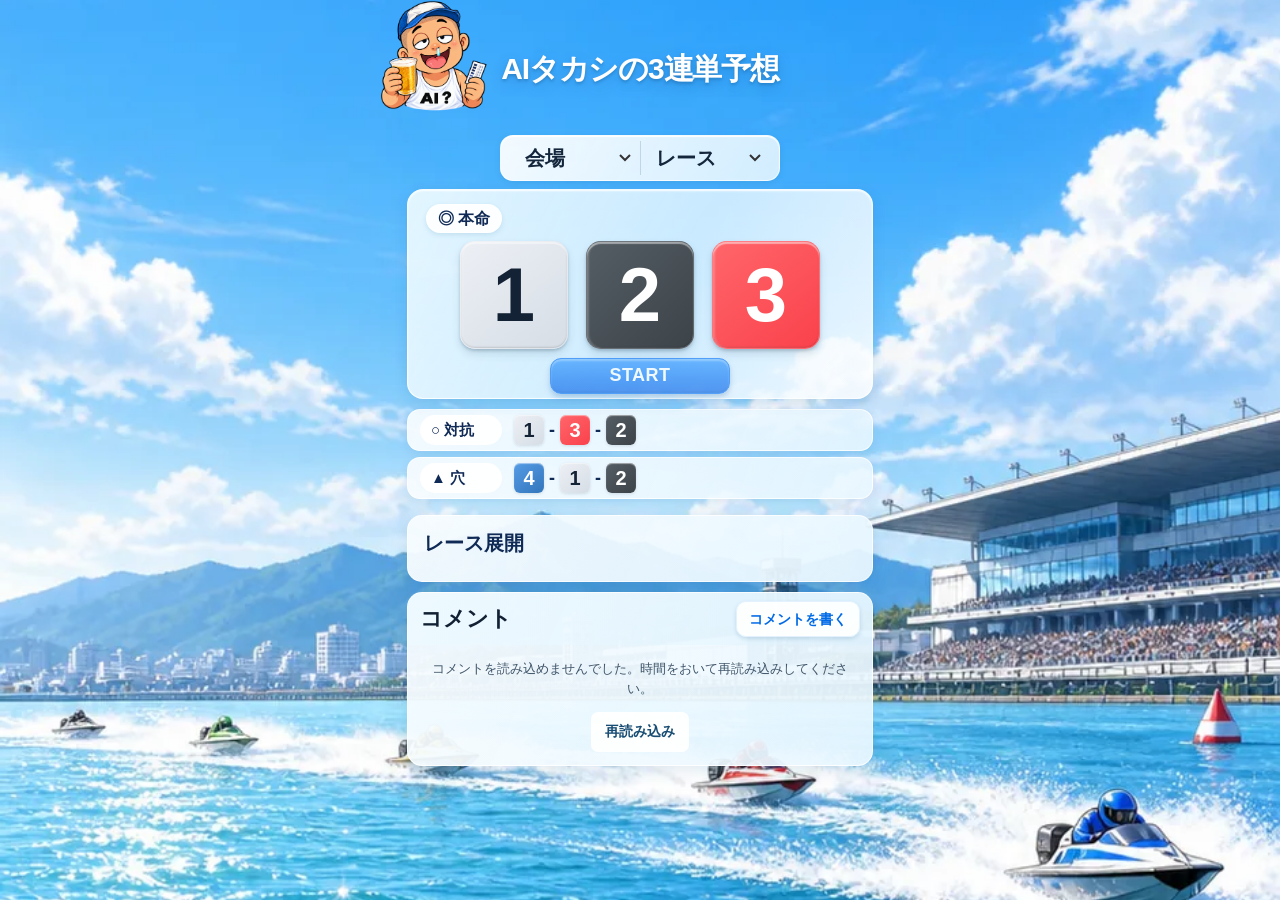
==== index.html @ 0dbbe4b8 "feat(ui): improve body text readability" ====
<!DOCTYPE html>
<html lang="ja">
<head>
    <meta charset="UTF-8">
    <meta name="viewport" content="width=device-width, initial-scale=1.0">
    <title>AIタカシの3連単予想</title>
    <link rel="stylesheet" href="style.css?ui=bg-v2-fixed">
    <link rel="stylesheet" href="ui-reference.css?ui=v0.1.22-readable-text1">
</head>
<body class="reference-ui">
    <main class="site-stack" id="site-content">
    <section class="game-hero" aria-labelledby="site-title">
        <h1 id="site-title"><img class="title-avatar" src="ai-takashi-cutout.png" alt="" width="112" height="112"><span>AIタカシの3連単予想</span></h1>
        <div class="selectors">
            <select id="stadium-select" aria-label="会場">
                <option value="" selected>会場</option>
                <option value="桐生" data-stadium-code="1" data-stadium-name="桐生">桐生</option>
                <option value="戸田" data-stadium-code="2" data-stadium-name="戸田">戸田</option>
                <option value="江戸川" data-stadium-code="3" data-stadium-name="江戸川">江戸川</option>
                <option value="平和島" data-stadium-code="4" data-stadium-name="平和島">平和島</option>
                <option value="多摩川" data-stadium-code="5" data-stadium-name="多摩川">多摩川</option>
                <option value="浜名湖" data-stadium-code="6" data-stadium-name="浜名湖">浜名湖</option>
                <option value="蒲郡" data-stadium-code="7" data-stadium-name="蒲郡">蒲郡</option>
                <option value="常滑" data-stadium-code="8" data-stadium-name="常滑">常滑</option>
                <option value="津" data-stadium-code="9" data-stadium-name="津">津</option>
                <option value="三国" data-stadium-code="10" data-stadium-name="三国">三国</option>
                <option value="びわこ" data-stadium-code="11" data-stadium-name="びわこ">びわこ</option>
                <option value="住之江" data-stadium-code="12" data-stadium-name="住之江">住之江</option>
                <option value="尼崎" data-stadium-code="13" data-stadium-name="尼崎">尼崎</option>
                <option value="鳴門" data-stadium-code="14" data-stadium-name="鳴門">鳴門</option>
                <option value="丸亀" data-stadium-code="15" data-stadium-name="丸亀">丸亀</option>
                <option value="児島" data-stadium-code="16" data-stadium-name="児島">児島</option>
                <option value="宮島" data-stadium-code="17" data-stadium-name="宮島">宮島</option>
                <option value="徳山" data-stadium-code="18" data-stadium-name="徳山">徳山</option>
                <option value="下関" data-stadium-code="19" data-stadium-name="下関">下関</option>
                <option value="若松" data-stadium-code="20" data-stadium-name="若松">若松</option>
                <option value="芦屋" data-stadium-code="21" data-stadium-name="芦屋">芦屋</option>
                <option value="福岡" data-stadium-code="22" data-stadium-name="福岡">福岡</option>
                <option value="唐津" data-stadium-code="23" data-stadium-name="唐津">唐津</option>
                <option value="大村" data-stadium-code="24" data-stadium-name="大村">大村</option>
            </select>
            <div class="race-select-shell">
            <select id="race-select" aria-label="レース">
                <option value="" selected>レース</option>
                <option value="1R">1R</option>
                <option value="2R">2R</option>
                <option value="3R">3R</option>
                <option value="4R">4R</option>
                <option value="5R">5R</option>
                <option value="6R">6R</option>
                <option value="7R">7R</option>
                <option value="8R">8R</option>
                <option value="9R">9R</option>
                <option value="10R">10R</option>
                <option value="11R">11R</option>
                <option value="12R">12R</option>
            </select>
            <span id="race-selected-label" aria-hidden="true">レース</span>
            </div>
        </div>

        <div class="container game-panel">
        <div class="favorite-label">◎ 本命</div>
        <div id="results" aria-label="予想結果">
            <div class="slot" id="slot-1"><div class="reel"></div></div>
            <div class="slot" id="slot-2"><div class="reel"></div></div>
            <div class="slot" id="slot-3"><div class="reel"></div></div>
        </div>

        <button id="start-btn">START</button>
        <p id="prediction-status" class="prediction-status" role="status" aria-live="polite"></p>
    </div>
    <div class="secondary-predictions" aria-label="対抗と穴の予想">
        <div class="prediction-row">
            <span class="prediction-label">○ 対抗</span>
            <span class="prediction-combination" data-prediction="counter" aria-label="対抗予想">
                <span class="prediction-boat bg-1">1</span><span class="prediction-separator">-</span><span class="prediction-boat bg-3">3</span><span class="prediction-separator">-</span><span class="prediction-boat bg-2">2</span>
            </span>
        </div>
        <div class="prediction-row">
            <span class="prediction-label">▲ 穴</span>
            <span class="prediction-combination" data-prediction="longshot" aria-label="穴予想">
                <span class="prediction-boat bg-4">4</span><span class="prediction-separator">-</span><span class="prediction-boat bg-1">1</span><span class="prediction-separator">-</span><span class="prediction-boat bg-2">2</span>
            </span>
        </div>
    </div>
    <section class="race-development" aria-labelledby="race-development-title">
        <h2 id="race-development-title">レース展開</h2>
        <p id="race-development-text"></p>
    </section>
    </section>
    <section class="comments-section" aria-labelledby="comments-title">
        <div class="comment-heading">
            <h2 class="comment-title" id="comments-title">コメント</h2>
            <button class="comment-open" id="comment-open" type="button" aria-haspopup="dialog" aria-controls="comment-composer" aria-expanded="false">コメントを書く</button>
        </div>
        <p id="comment-notice" class="comment-notice" role="status" aria-live="polite"></p>
        <div class="comments-list" id="comments-list" aria-label="コメント一覧"></div>
        <div class="comments-loading" id="comments-loading" role="status" aria-live="polite" hidden>loading...</div>
        <p class="comments-load-status" id="comments-load-status" role="status" aria-live="polite"></p>
        <button class="comments-retry" id="comments-retry" type="button" hidden>再読み込み</button>
        <div class="comments-sentinel" id="comments-sentinel" aria-hidden="true"></div>
    </section>
    </main>
    <div class="avatar-dialog" id="avatar-dialog" hidden>
        <div class="avatar-dialog-backdrop" data-avatar-close="true"></div>
        <section class="avatar-dialog-card" role="dialog" aria-modal="true" aria-labelledby="avatar-dialog-title">
            <button class="avatar-dialog-close" id="avatar-dialog-close" type="button" aria-label="AIタカシの画像を閉じる">×</button>
            <img id="avatar-dialog-image" src="ai-takashi-avatar.png" alt="AIタカシ" width="220" height="220">
            <p id="avatar-dialog-title">AIタカシ</p>
        </section>
    </div>
    <div class="composer-layer" id="comment-composer" hidden>
        <div class="composer-backdrop" aria-hidden="true"></div>
        <section class="composer-sheet" role="dialog" aria-modal="true" aria-labelledby="composer-title">
            <div class="composer-handle" aria-hidden="true"></div>
            <div class="comment-form-header">
                <h2 id="composer-title">コメントを書く</h2>
                <button class="comment-close" id="comment-close" type="button" aria-label="コメント入力を閉じる">×</button>
            </div>
            <form class="comment-form" id="comment-form">
                <div class="composer-fields">
                    <label class="visually-hidden" for="nickname">ニックネーム（任意）</label>
                    <input class="nickname-input" id="nickname" name="nickname" type="text" placeholder="ニックネーム（任意）" maxlength="40" autocomplete="nickname">
                    <label class="visually-hidden" for="comment">コメント</label>
                    <textarea class="comment-input" id="comment" name="comment" rows="3" maxlength="300" placeholder="レースの感想をどうぞ" required aria-describedby="composer-privacy"></textarea>
                    <p class="privacy-hint" id="composer-privacy">個人情報は入力しないでください　<a href="privacy.html" target="_blank" rel="noopener">利用案内</a></p>
                    <p class="comment-status" id="comment-status" role="status" aria-live="polite"></p>
                </div>
                <div class="composer-footer">
                    <span class="character-count" id="comment-count" aria-live="off">0/300</span>
                    <button class="post-button" id="post-button" type="submit">送信</button>
                </div>
            </form>
        </section>
    </div>
    <script src="script.js?ui=v0.1.21-open-venue-label-rollback1"></script>
    <script src="comment-safety.js?api=live03"></script>
    <script src="comments.js?api=reference04"></script>
</body>
</html>
---- style.css ----
* { box-sizing: border-box; }

body {
  font-family: sans-serif;
  margin: 0;
  min-height: 100vh;
  min-height: 100svh;
  display: flex;
  justify-content: center;
  align-items: flex-start;
  padding: clamp(24px, 6svh, 80px) max(12px, env(safe-area-inset-right)) max(12px, env(safe-area-inset-bottom)) max(12px, env(safe-area-inset-left));
  isolation: isolate;
  background-color: #198dcb;
}
/* Size the background to the viewport, independently of the comment list. */
body::before {
  content: "";
  position: fixed;
  inset: 0;
  z-index: -1;
  pointer-events: none;
  background: url('boat-bg-v2.webp') center center / cover no-repeat;
}
.container {
  max-width: 640px;
  width: 100%;
  background-color: rgba(255, 255, 255, 0.88);
  padding: clamp(12px, 3vw, 20px);
  border-radius: 12px;
}
.site-stack {
  display: grid;
  gap: 18px;
  width: min(100%, 640px);
  padding-bottom: 24px;
}
.comments-section { width: 100%; }
.privacy-page {
  width: min(100%, 640px);
  padding: clamp(18px, 4vw, 28px);
  border-radius: 12px;
  background: rgba(255,255,255,.95);
  color: #263442;
  box-shadow: 0 3px 14px rgba(0,28,58,.16);
}
.privacy-page h1 { margin-bottom: 18px; }
.privacy-page h2 { margin: 24px 0 8px; font-size: 17px; }
.privacy-page p, .privacy-page li { font-size: 14px; line-height: 1.75; }
.privacy-page ul { padding-left: 1.35em; }
.privacy-page a { color: #174c73; }
.privacy-back { margin-top: 26px; }
.comment-title { width: fit-content; margin: 0 auto 14px; padding: 8px 18px; border-radius: 999px; background: rgba(255,255,255,.94); color: #25364a; font-size: 20px; line-height: 1.25; }
.comment-form, .comment-card { background: rgba(255,255,255,.94); border: 1px solid rgba(255,255,255,.9); border-radius: 12px; box-shadow: 0 3px 14px rgba(0,28,58,.12); }
.comment-form { padding: 16px; }
.field-label { display: block; margin: 0 0 6px; color: #273442; font-size: 14px; font-weight: 600; }
.nickname-input, .comment-input { display: block; width: 100%; border: 1px solid #8a929a; border-radius: 7px; background: #fff; color: #1f2933; font: 16px/1.45 system-ui,sans-serif; padding: 10px 12px; }
.nickname-input { height: 46px; margin-bottom: 14px; }
.comment-input { min-height: 104px; resize: vertical; }
.form-meta { display: flex; align-items: end; justify-content: space-between; gap: 12px; margin: 7px 0 14px; }
.privacy-hint { margin: 0; color: #536171; font-size: 12px; line-height: 1.5; }
.character-count { flex: 0 0 auto; color: #647181; font-size: 12px; font-variant-numeric: tabular-nums; }
.comment-status { margin: 0 0 10px; color: #273442; font-size: 13px; line-height: 1.5; }
.comment-status:empty { display: none; }
.comment-status.is-error { color: #a32222; }
.post-button { display: block; width: 100%; min-height: 46px; border: 0; border-radius: 7px; background: #174c73; color: #fff; font: 600 16px system-ui,sans-serif; }
.post-button:disabled { background: #8795a2; cursor: wait; }
.comments-list { display: grid; gap: 14px; margin-top: 18px; }
.comments-loading { margin: 14px 0; color: #fff; font: 12px/1.4 system-ui,sans-serif; text-align: center; text-shadow: 0 1px 4px #00264d; }
.comments-loading[hidden] { display: none; }
.comments-load-status { margin: 14px 0; color: #fff; font-size: 13px; line-height: 1.5; text-align: center; text-shadow: 0 1px 4px #00264d; }
.comments-load-status:empty { display: none; }
.comments-retry { min-height: 40px; margin: 0 0 12px; padding: 8px 14px; border-radius: 7px; background: rgba(255,255,255,.95); color: #174c73; font: 600 14px system-ui,sans-serif; }
.comments-retry[hidden] { display: none; }
.comments-sentinel { height: 1px; }
.comment-card { padding: 15px 16px; }
.comment-meta { display: flex; align-items: center; justify-content: space-between; gap: 12px; color: #384757; font-size: 13px; }
.comment-author { font-weight: 700; }
.comment-time { color: #647181; font-size: 12px; }
.comment-text { margin: 9px 0 14px; color: #202a34; font-size: 15px; line-height: 1.65; white-space: pre-wrap; overflow-wrap: anywhere; }
.comments-empty { margin: 18px 0; color: #fff; font-size: 14px; text-align: center; text-shadow: 0 1px 4px #00264d; }
.reply { border-left: 3px solid #4184d0; padding: 2px 0 2px 11px; }
.reply-label { color: #28649b; font-size: 12px; font-weight: 700; }
.reply-text { margin: 3px 0 0; color: #2d3844; font-size: 14px; line-height: 1.55; }
.tip-link { display: inline-flex; align-items: center; min-height: 34px; margin-top: 10px; padding: 6px 11px; border: 1px solid rgba(40,100,155,.35); border-radius: 7px; background: rgba(244,249,253,.96); color: #245f94; font-size: 13px; line-height: 1.35; text-decoration: none; }
.tip-link:focus-visible { outline: 2px solid #1769aa; outline-offset: 2px; }
.tip-link:hover { background: #e8f2fa; }
h1 { margin-top: 0; margin-bottom: 20px; font-size: clamp(18px, 5vw, 28px); color: #333; text-align: center; }
.selectors { display: flex; gap: 10px; margin-bottom: 20px; }
select {
  appearance: none;
  -webkit-appearance: none;
  flex: 1;
  min-width: 0;
  height: 48px;
  min-height: 48px;
  padding: 0 40px 0 12px;
  border: 1px solid #777;
  border-radius: 6px;
  color: #222;
  background-color: #fff;
  background-image: url("data:image/svg+xml,%3Csvg xmlns='http://www.w3.org/2000/svg' width='12' height='8' viewBox='0 0 12 8'%3E%3Cpath d='M1 1l5 5 5-5' fill='none' stroke='%23333' stroke-width='2'/%3E%3C/svg%3E");
  background-repeat: no-repeat;
  background-position: right 12px center;
  background-size: 12px 8px;
  font-family: system-ui, sans-serif;
  font-size: 16px;
  font-weight: 500;
  line-height: 1.25;
}
select:focus-visible {
  outline: 2px solid #1769aa;
  outline-offset: 2px;
}
select option:disabled {
  color: #8b949e;
  background: #e5e7eb;
}
#results { display: flex; justify-content: center; gap: 10px; margin-bottom: 20px; }
.slot { 
  --slot-size: clamp(64px, 21vw, 100px);
  width: var(--slot-size); height: var(--slot-size);
  display: flex; justify-content: center; align-items: center; 
  font-size: clamp(32px, 10vw, 48px); font-weight: bold; border-radius: 12px; border: 3px solid #333; flex-shrink: 0;
  overflow: hidden;
  position: relative;
  box-sizing: border-box;
  --item-height: calc(var(--slot-size) - 6px);
}

.reel {
  position: absolute;
  top: 0;
  width: 100%;
  transition: transform 1.5s cubic-bezier(0.2, 0.8, 0.3, 1);
  transform: translateY(calc(var(--item-height) * -12));
}

.item {
  width: 100%; height: var(--item-height);
  display: flex; justify-content: center; align-items: center;
}

.boat-number {
  font-family: Arial, sans-serif;
  line-height: 1;
}

@keyframes spin {
  0% { transform: translateY(calc(var(--item-height) * -12)); }
  100% { transform: translateY(calc(var(--item-height) * -6)); }
}

.spinning .reel {
  animation: spin 1s linear infinite;
  transition: none;
}

/* BOAT RACE公式オッズ画面の艇色に合わせる。 */
.bg-1 { background-color: #EBEBEB; color: #000000; }
.bg-2 { background-color: #505050; color: #FFFFFF; }
.bg-3 { background-color: #F04141; color: #FFFFFF; }
.bg-4 { background-color: #4184D0; color: #FFFFFF; }
.bg-5 { background-color: #ECE962; color: #000000; }
.bg-6 { background-color: #54B74D; color: #FFFFFF; }

button { padding: 15px 30px; font-size: 20px; cursor: pointer; width: 100%; background-color: #333; color: #fff; border: none; border-radius: 8px; }
button:disabled { background-color: #ccc; cursor: not-allowed; }

.version {
  margin-top: 8px;
  color: #777;
  font-size: 11px;
  line-height: 1.2;
  text-align: right;
}

@media (max-width: 400px) {
  .comment-form, .comment-card { padding: 13px; }
}

/* Compact game-first comments UI and keyboard-safe composer. */
.comment-heading {
  display: flex;
  align-items: center;
  justify-content: space-between;
  gap: 12px;
  width: min(100%, 640px);
  margin: 0 auto 12px;
}
.comment-heading .comment-title { margin: 0; }
.comment-open {
  width: auto;
  min-height: 42px;
  padding: 8px 16px;
  border-radius: 999px;
  background: rgba(255,255,255,.96);
  color: #1266c5;
  font-size: 15px;
  font-weight: 700;
  box-shadow: 0 3px 12px rgba(0,28,58,.16);
}
.comment-form[hidden] { display: none !important; }
body.comment-composer-open::after {
  content: "";
  position: fixed;
  inset: 0;
  z-index: 10;
  background: rgba(4,27,51,.45);
}
.comment-form.is-open {
  display: grid;
  position: fixed;
  z-index: 11;
  left: 50%;
  bottom: var(--keyboard-height, 0px);
  transform: translateX(-50%);
  width: min(640px, calc(100% - 24px));
  max-height: min(72svh, 560px);
  overflow-y: auto;
  margin: 0;
  padding: 16px;
  border-radius: 18px 18px 0 0;
  background: rgba(255,255,255,.98);
  box-shadow: 0 -8px 30px rgba(0,28,58,.24);
}
.comment-form-header {
  display: flex;
  align-items: center;
  justify-content: space-between;
  margin-bottom: 12px;
  color: #172a3c;
  font-size: 20px;
}
.comment-close {
  width: 40px;
  min-height: 40px;
  padding: 0;
  border-radius: 50%;
  background: transparent;
  color: #647181;
  font-size: 28px;
  line-height: 1;
}
.comment-form.is-open .post-button {
  width: min(180px, 42%);
  justify-self: end;
  min-height: 46px;
  padding: 8px 18px;
  border-radius: 12px;
  background: #1677ee;
  box-shadow: 0 3px 10px rgba(22,119,238,.28);
}

/* Game panel hierarchy from the approved mobile reference. */
.container {
  max-width: 620px;
  padding: clamp(14px, 3vw, 22px);
  background: rgba(237,247,255,.78);
  box-shadow: 0 8px 26px rgba(0,28,58,.14);
}
.container h1 {
  margin-bottom: 14px;
  color: #fff;
  text-shadow: 0 2px 8px rgba(0,35,75,.45);
}
.selectors { gap: 8px; margin-bottom: 14px; }
.selectors select { height: 44px; min-height: 44px; border-color: rgba(40,82,115,.28); background-color: rgba(255,255,255,.9); }
#results { gap: 8px; margin-bottom: 14px; }
.slot {
  --slot-size: clamp(64px, 19vw, 88px);
  border-width: 2px;
  border-radius: 14px;
  font-size: clamp(32px, 9vw, 44px);
}
#start-btn {
  display: block;
  width: min(210px, 72%);
  min-height: 46px;
  margin: 0 auto;
  padding: 9px 20px;
  border-radius: 12px;
  background: #1677ee;
  box-shadow: 0 4px 12px rgba(22,119,238,.3);
}
.version { color: rgba(23,54,81,.58); }
@media (max-width: 400px) {
  .comment-form.is-open { width: calc(100% - 16px); padding: 14px; }
  .comment-form-header { font-size: 18px; }
  .comment-open { padding-inline: 13px; font-size: 14px; }
}
---- ui-reference.css ----
/* Approved design references: docs/design/UI-DESIGN.md.
   Scoped to the live page so archived preview pages keep their original layout. */
.reference-ui {
  --ink: #111f33;
  --blue: #0875f4;
  --panel-inline-inset: 7px;
  font-family: "Noto Sans JP", "Hiragino Kaku Gothic ProN", "Yu Gothic", Meiryo, sans-serif;
  color: var(--ink);
  padding: max(13px, env(safe-area-inset-top)) max(15px, env(safe-area-inset-right)) max(28px, env(safe-area-inset-bottom)) max(15px, env(safe-area-inset-left));
  -webkit-text-size-adjust: 100%;
}
.reference-ui button, .reference-ui select, .reference-ui input, .reference-ui textarea { font-family: inherit; }
.reference-ui .site-stack { width: min(100%, 480px); gap: 0; }
.reference-ui .game-hero { min-height: 0; padding-inline: var(--panel-inline-inset); padding-bottom: 10px; }
.reference-ui #site-title {
  position: relative; display: flex; align-items: center; justify-content: center; gap: 0;
  height: clamp(84px, 22vw, 112px);
  margin: 0 0 10px;
  color: #fff;
  font-size: clamp(18px, 5.4vw, 30px);
  line-height: 1.35;
  letter-spacing: -.04em;
  font-weight: 800;
  white-space: normal;
  overflow-wrap: anywhere;
  text-shadow: 0 2px 3px #195c9466, 0 5px 14px #15549b44;
}
.reference-ui #site-title span {
  position: absolute; z-index: 2; left: 50%; top: 50%;
  transform: translate(-50%, -50%); width: max-content; max-width: 100%;
  white-space: nowrap; text-align: center;
}
.reference-ui .title-avatar {
  position: absolute; z-index: 1; left: -31px; top: -13px;
  flex: none; width: clamp(86px, 27.2vw, 112px); height: clamp(86px, 27.2vw, 112px);
  max-width: none; max-height: none; border-radius: 0; object-fit: contain;
  pointer-events: none;
}
.reference-ui .selectors {
  width: 64%; min-width: 220px; max-width: 280px;
  margin: 0 auto 8px; gap: 0; padding: 5px 9px;
  border: 1px solid #ffffffb3; border-radius: 13px;
  background: linear-gradient(120deg, #ffffffee, #e6f6ffe0);
  box-shadow: inset 0 1px 1px #fff, 0 2px 6px #155d9020;
}
.reference-ui .selectors select {
  border: 0; border-radius: 0; background-color: transparent;
  height: 34px; min-height: 34px;
  color: #14263c; font-size: 20px; font-weight: 700;
  padding: 0 28px 0 15px; background-position: right 9px center;
}
.reference-ui .race-select-shell { position: relative; flex: 1; min-width: 0; height: 34px; padding: 0 28px 0 15px; border-left: 1px solid #7794ac50; }
.reference-ui .race-select-shell select { position: absolute; inset: 0; display: block; width: 100%; overflow-x: hidden; }
.reference-ui #race-selected-label { display: none; }
.reference-ui #race-select.race-compact { color: transparent; }
.reference-ui #race-select option { color: #14263c; }
.reference-ui #race-select.race-compact + #race-selected-label {
  display: flex; align-items: center; position: absolute; inset: 0 28px 0 15px;
  pointer-events: none; color: #14263c; font-size: 20px; font-weight: 700;
  white-space: nowrap;
}
.reference-ui #race-select:disabled + #race-selected-label { opacity: .55; }
@media (forced-colors: active) {
  .reference-ui #race-select.race-compact { forced-color-adjust: none; }
  .reference-ui #race-select.race-compact + #race-selected-label { color: CanvasText; }
  .reference-ui #race-select:disabled + #race-selected-label { color: GrayText; opacity: 1; }
}
.reference-ui .selectors select option[data-available="true"] { color: #14263c; }
.reference-ui .selectors select option:disabled { color: #6b7785; background: #e5e7eb; }
.reference-ui .game-panel {
  position: relative; width: 100%; max-width: none;
  border-radius: 16px; padding: 16px 18px 4px;
  border: 1px solid #ffffffcc;
  background: linear-gradient(118deg, #edfaffed 0%, #dff3ffd9 55%, #ffffffd9 100%);
  box-shadow: inset 0 1px 2px #fff, 0 4px 14px #1e609224;
}
.reference-ui .favorite-label {
  display: inline-flex;
  align-items: center;
  min-height: 28px;
  margin: -2px 0 8px;
  padding: 4px 11px;
  border: 1px solid #ffffffd9;
  border-radius: 999px;
  background: #ffffffed;
  color: #102a56;
  font-size: 16px;
  font-weight: 800;
  line-height: 1.2;
  box-shadow: 0 2px 5px #1c609022;
}
.reference-ui #results { gap: clamp(10px, 2.8vw, 18px); margin-bottom: 9px; }
.reference-ui .slot {
  --slot-size: clamp(72px, 22.5vw, 108px);
  --item-height: var(--slot-size);
  border: 0; border-radius: 15px;
  font-size: clamp(52px, 15vw, 76px);
  box-shadow: 0 2px 3px #10263a30, 0 5px 9px #123b5220;
}
.reference-ui .slot::after {
  content: ""; position: absolute; inset: 0; border-radius: inherit;
  pointer-events: none;
  box-shadow: inset 0 2px 1px #ffffff75, inset 2px 0 2px #ffffff35, inset 0 -1px 2px #00000025;
  border: 1px solid #ffffff30;
}
.reference-ui .boat-number { font-family: Arial, Helvetica, sans-serif; font-weight: 700; letter-spacing: -.045em; padding-right: .045em; }
.reference-ui .bg-1 { background: linear-gradient(140deg, #edf0f5, #d8dfe7 90%); color: #142235; }
.reference-ui .bg-2 { background: linear-gradient(135deg, #555e65, #3d444a 95%); color: #fff; }
.reference-ui .bg-3 { background: linear-gradient(140deg, #ff666b, #fa414b); color: #fff; }
.reference-ui .bg-4 { background: linear-gradient(140deg, #559ce6, #3275bb); color: #fff; }
.reference-ui .bg-5 { background: linear-gradient(140deg, #f8f48a, #e2db46); color: #172537; }
.reference-ui .bg-6 { background: linear-gradient(140deg, #70c98b, #3da360); color: #fff; }
.reference-ui #start-btn, .reference-ui .post-button {
  color: #fff; font-weight: 700; letter-spacing: .025em;
  background: linear-gradient(180deg, #2f97ff 0%, #147af4 55%, #0765e9 100%);
  border: 1px solid #0873f5;
  box-shadow: inset 0 2px 2px #ffffff55, inset 0 -2px 1px #0455c650, 0 3px 4px #12468040, 0 4px 10px #1971bd25;
}
.reference-ui #start-btn { width: 64%; min-height: 44px; margin: 0 auto; padding: 8px 16px; font-size: 22px; line-height: 1.2; border-radius: 13px; }
.reference-ui #start-btn:active, .reference-ui .post-button:active { filter: brightness(.96); transform: translateY(1px); }
.reference-ui #start-btn:disabled, .reference-ui .post-button:disabled { opacity: .65; cursor: wait; }
.reference-ui .prediction-status { min-height: 0; margin: 0; text-align: center; }
.reference-ui .prediction-status.is-visually-hidden {
  position: absolute; width: 1px; height: 1px; padding: 0; margin: -1px;
  overflow: hidden; clip: rect(0, 0, 0, 0); clip-path: inset(50%);
  white-space: nowrap; border: 0;
}
.reference-ui .secondary-predictions {
  display: grid;
  gap: 6px;
  width: 100%;
  margin-top: 10px;
}
.reference-ui .prediction-row {
  display: flex;
  align-items: center;
  min-height: 42px;
  padding: 5px 12px;
  border: 1px solid #ffffffcc;
  border-radius: 13px;
  background: linear-gradient(110deg, #f7fcfff0, #e9f7ffe0);
  box-shadow: 0 3px 10px #1c618f1a;
}
.reference-ui .prediction-label {
  display: inline-flex;
  align-items: center;
  min-width: 82px;
  min-height: 30px;
  padding: 4px 10px;
  border: 1px solid #ffffffd9;
  border-radius: 999px;
  background: #ffffffed;
  color: #102a56;
  font-size: 15px;
  font-weight: 800;
  line-height: 1.2;
  white-space: nowrap;
}
.reference-ui .prediction-combination {
  display: inline-flex;
  align-items: center;
  gap: 5px;
  margin-left: 12px;
}
.reference-ui .prediction-boat {
  display: inline-flex;
  align-items: center;
  justify-content: center;
  width: 30px;
  height: 30px;
  border-radius: 6px;
  font: 800 20px/1 Arial, Helvetica, sans-serif;
  box-shadow: inset 0 1px 1px #ffffff80, 0 1px 3px #10263a22;
}
.reference-ui .prediction-separator {
  color: #102a56;
  font-size: 18px;
  font-weight: 800;
}
.reference-ui .race-development {
  width: 100%;
  margin-top: 16px;
  padding: 14px 16px 16px;
  border: 1px solid #ffffffcc;
  border-radius: 15px;
  background: linear-gradient(115deg, #f7fcfff2, #e9f7ffed);
  box-shadow: 0 4px 18px #1c618f22;
  color: #102a56;
}
.reference-ui .race-development h2 {
  margin: 0 0 8px;
  font-size: 20px;
  font-weight: 800;
  line-height: 1.35;
}
.reference-ui .race-development p {
  margin: 0;
  font-size: 16px;
  font-weight: 500;
  line-height: 1.6;
  white-space: pre-line;
}
.reference-ui .comments-section {
  width: calc(100% - var(--panel-inline-inset) - var(--panel-inline-inset));
  margin-inline: var(--panel-inline-inset);
  background: linear-gradient(115deg, #f7fcfff2, #e9f7ffed);
  border: 1px solid #ffffffcc; border-radius: 15px; overflow: hidden;
  box-shadow: 0 4px 18px #1c618f22;
}
.reference-ui .comment-heading { width: 100%; margin: 0; padding: 8px 12px; gap: 8px; background: linear-gradient(110deg, #edf9ffbb, #d8f1ff66); }
.reference-ui .comment-title { background: none; padding: 0; border-radius: 0; margin: 0; color: #112033; font-size: 22px; font-weight: 800; line-height: 1.4; }
.reference-ui .comment-open { border-radius: 10px; min-height: 36px; font-size: 14px; padding: 8px 12px; color: #0069e6; border: 1px solid #e3f1ff; box-shadow: 0 2px 4px #2a689033; line-height: 1.3; background: #ffffffed; white-space: nowrap; }
.reference-ui .comments-list { gap: 0; margin: 0; display: block; }
.reference-ui .comment-card { border: 0; box-shadow: none; border-radius: 0; background: transparent; padding: 12px 0 14px; margin: 0 13px; }
.reference-ui .comment-card + .comment-card { border-top: 1px solid #96b7cf66; }
.reference-ui .comment-meta { display: grid; grid-template-columns: 40px minmax(0, 1fr); align-items: start; gap: 0 10px; font-size: 14px; line-height: 1.4; }
.reference-ui .user-avatar { display: inline-flex; align-items: center; justify-content: center; flex: 0 0 40px; width: 40px; height: 40px; border-radius: 50%; background: var(--avatar-color, #7c8795); color: #fff; font-size: 19px; font-weight: 800; line-height: 1; }
.reference-ui .comment-meta-content { min-width: 0; }
.reference-ui .comment-author-line { display: flex; align-items: baseline; flex-wrap: wrap; gap: 6px 10px; min-height: 28px; }
.reference-ui .comment-author { font-weight: 800; color: #12243b; overflow-wrap: anywhere; }
.reference-ui .comment-time { font-size: 12px; font-weight: 600; color: #8192a9; }
.reference-ui .comment-text { margin: 5px 0 7px; font-size: 16px; font-weight: 500; line-height: 1.6; color: #142337; }
.reference-ui .reply { display: grid; grid-template-columns: 40px minmax(0, 1fr); gap: 5px 10px; padding: 0; border: 0; align-items: start; }
.reference-ui .reply-avatar-button { display: block; width: 40px; height: 40px; padding: 0; border: 0; border-radius: 50%; background: transparent; cursor: pointer; grid-row: 1; }
.reference-ui .reply-avatar { display: block; width: 40px; height: 40px; border-radius: 50%; object-fit: cover; }
.reference-ui .reply-avatar-button:focus-visible { outline: 2px solid #0069ef; outline-offset: 3px; }
.reference-ui .reply-content { min-width: 0; }
.reference-ui .reply-label { width: fit-content; border-radius: 5px; padding: 3px 8px; background: #d5eaff; color: #0675ed; font-weight: 700; font-size: 12px; line-height: 1.5; white-space: nowrap; }
.reference-ui .reply-text { font-size: 16px; font-weight: 500; color: #304459; line-height: 1.6; margin: 1px 0 0; white-space: pre-wrap; overflow-wrap: anywhere; }
.reference-ui .tip-link { display: inline-flex; margin-top: 3px; font-size: 12px; }
.reference-ui .comments-loading, .reference-ui .comments-load-status, .reference-ui .comments-empty { color: #41566a; text-shadow: none; padding-inline: 12px; }
.reference-ui .comments-retry { display: block; width: auto; margin: 12px auto; }
.reference-ui .comments-retry[hidden], .reference-ui .composer-layer[hidden] { display: none; }
.reference-ui .comment-notice { margin: 0; padding: 8px 14px; font-size: 13px; color: #24658a; }
.reference-ui .comment-notice:empty { display: none; }
.reference-ui .avatar-dialog[hidden] { display: none; }
.reference-ui .avatar-dialog { position: fixed; z-index: 70; inset: 0; display: grid; place-items: center; padding: 24px; }
.reference-ui .avatar-dialog-backdrop { position: absolute; inset: 0; background: #06213bb8; }
.reference-ui .avatar-dialog-card { position: relative; width: min(84vw, 340px); padding: 20px; border-radius: 20px; background: #ffffff; box-shadow: 0 12px 36px #001c3b55; text-align: center; }
.reference-ui .avatar-dialog-card img { display: block; width: min(64vw, 260px); height: auto; margin: 8px auto 10px; border-radius: 50%; }
.reference-ui .avatar-dialog-card p { margin: 0; color: #172235; font-size: 16px; font-weight: 800; }
.reference-ui .avatar-dialog-close { position: absolute; top: 5px; right: 8px; width: 38px; min-height: 38px; border: 0; background: transparent; color: #6d7b8f; font: 300 32px/1 Arial, sans-serif; cursor: pointer; }
.reference-ui .visually-hidden { position: absolute; width: 1px; height: 1px; overflow: hidden; clip-path: inset(50%); white-space: nowrap; }
.reference-ui button:focus-visible, .reference-ui a:focus-visible, .reference-ui select:focus-visible { outline: 2px solid #0069ef; outline-offset: 3px; }
/* The whole overlay follows the visual viewport; only fields may scroll.
   The submit footer is never part of that scroll area. */
.reference-ui.comment-composer-open::after { content: none; }
.reference-ui .composer-layer { position: fixed; z-index: 50; top: var(--composer-top, 0px); left: 0; width: 100%; height: var(--composer-height, 100dvh); display: flex; align-items: flex-end; justify-content: center; }
.reference-ui .composer-backdrop { position: fixed; inset: -100vh -100vw; background: #0d294c70; }
.reference-ui .composer-sheet {
  position: relative; width: min(100%, 480px); max-height: 100%;
  display: flex; flex-direction: column; min-height: 0;
  border-radius: 20px 20px 0 0; background: linear-gradient(130deg, #fff, #fbfdff);
  padding: 8px 20px 0; box-shadow: 0 -6px 30px #0b244526;
}
.reference-ui .composer-handle { width: 40px; height: 5px; background: #c6ccd7; border-radius: 5px; margin: 0 auto 7px; flex: none; }
.reference-ui .comment-form-header { margin: 0 0 8px; min-height: 38px; flex: none; }
.reference-ui #composer-title { font-size: 22px; font-weight: 800; color: #101c2f; margin: 0; line-height: 1.35; }
.reference-ui .comment-close { color: #7e899c; font: 300 34px/1 Arial, sans-serif; width: 38px; min-height: 38px; margin-right: -9px; }
.reference-ui .comment-close:disabled { background: transparent; opacity: .4; }
.reference-ui .comment-form {
  display: flex; flex-direction: column; position: static; transform: none;
  min-height: 0; width: 100%; max-height: none; overflow: visible;
  padding: 0; margin: 0; border: 0; border-radius: 0; background: none; box-shadow: none;
}
.reference-ui .composer-fields { min-height: 0; overflow-y: auto; overscroll-behavior: contain; padding: 2px; margin-inline: -2px; }
.reference-ui .nickname-input, .reference-ui .comment-input { border: 1px solid #c7d0dd; border-radius: 9px; color: #172235; background: #fff; font-size: 16px; line-height: 1.5; padding: 9px 11px; box-shadow: inset 0 1px 2px #12345a03; }
.reference-ui .nickname-input { height: 38px; margin: 0 0 9px; font-size: 16px; }
.reference-ui .nickname-input::placeholder, .reference-ui .comment-input::placeholder { color: #8390a3; opacity: 1; }
.reference-ui .comment-input { height: 76px; min-height: 65px; max-height: 150px; resize: none; }
.reference-ui .nickname-input:focus, .reference-ui .comment-input:focus { outline: none; border-color: #0677ff; box-shadow: 0 0 0 1px #0677ff; }
.reference-ui .privacy-hint { margin: 9px 0 0; font-size: 11px; color: #78859a; line-height: 1.5; }
.reference-ui .privacy-hint a { color: #66748a; text-underline-offset: 2px; white-space: nowrap; }
.reference-ui .comment-status { margin: 7px 0 0; font-size: 12px; }
.reference-ui .composer-footer { display: flex; flex: none; justify-content: space-between; align-items: center; gap: 12px; padding: 10px 0 max(9px, env(safe-area-inset-bottom)); }
.reference-ui .character-count { font-size: 14px; color: #7c899f; font-weight: 600; }
.reference-ui .post-button { width: 86px; min-height: 42px; padding: 8px 16px; border-radius: 10px; font-size: 21px; box-shadow: inset 0 1px 2px #ffffff45; }
@media (max-width: 350px) {
  .reference-ui #site-title { height: 84px; font-size: 18px; }
  .reference-ui .title-avatar { left: -34px; top: -10px; width: 76px; height: 76px; }
  .reference-ui .game-panel { padding-inline: 12px; }
  .reference-ui .comment-heading { padding-inline: 10px; }
  .reference-ui .comment-title { font-size: 20px; }
  .reference-ui .comment-open { font-size: 13px; padding-inline: 10px; }
  .reference-ui .reply { gap: 5px 7px; grid-template-columns: 40px minmax(0, 1fr); }
  .reference-ui .reply-avatar-button, .reference-ui .reply-avatar { width: 40px; height: 40px; }
  .reference-ui .composer-sheet { padding-inline: 16px; }
  .reference-ui .prediction-row { padding-inline: 8px; }
  .reference-ui .prediction-label { min-width: 74px; padding-inline: 8px; font-size: 14px; }
  .reference-ui .prediction-combination { margin-left: 8px; gap: 3px; }
  .reference-ui .prediction-boat { width: 27px; height: 27px; font-size: 18px; }
}
@media (prefers-reduced-motion: reduce) { .reference-ui #start-btn:active, .reference-ui .post-button:active { transform: none; } }
.reference-ui #start-btn {
  width: min(180px, 58%);
  min-height: 36px;
  padding: 5px 12px;
  font-size: 18px;
  border-radius: 11px;
}
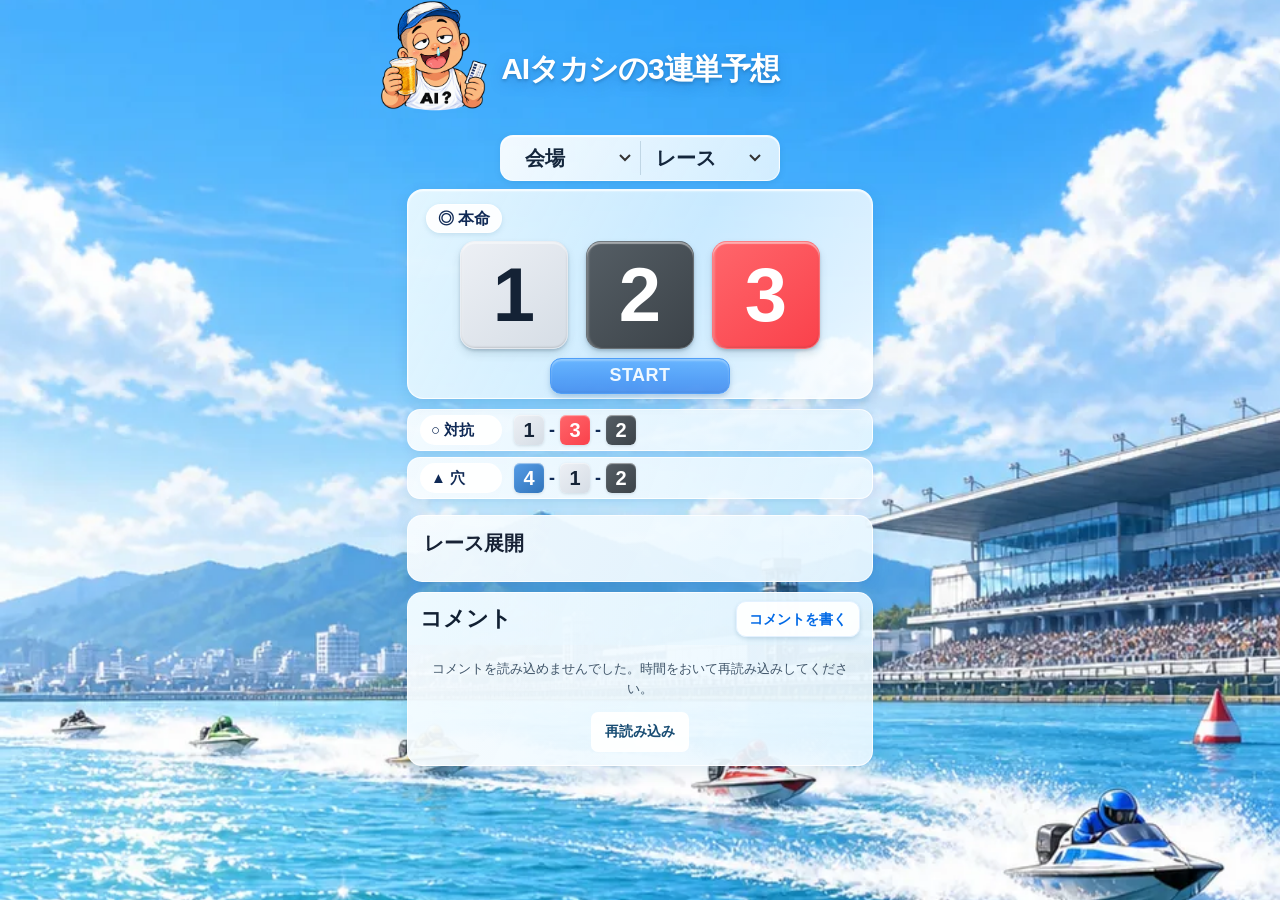
==== commit 4c68988c: "feat(ui): unify wrapping for readable text" ====
--- a/index.html
+++ b/index.html
@@ -5,7 +5,7 @@
     <meta name="viewport" content="width=device-width, initial-scale=1.0">
     <title>AIタカシの3連単予想</title>
     <link rel="stylesheet" href="style.css?ui=bg-v2-fixed">
-    <link rel="stylesheet" href="ui-reference.css?ui=v0.1.22-readable-text1">
+    <link rel="stylesheet" href="ui-reference.css?ui=v0.1.22-readable-text2">
 </head>
 <body class="reference-ui">
     <main class="site-stack" id="site-content">
--- a/ui-reference.css
+++ b/ui-reference.css
@@ -185,7 +185,7 @@
   border-radius: 15px;
   background: linear-gradient(115deg, #f7fcfff2, #e9f7ffed);
   box-shadow: 0 4px 18px #1c618f22;
-  color: #102a56;
+  color: #172235;
 }
 .reference-ui .race-development h2 {
   margin: 0 0 8px;
@@ -199,6 +199,7 @@
   font-weight: 500;
   line-height: 1.6;
   white-space: pre-line;
+  overflow-wrap: anywhere;
 }
 .reference-ui .comments-section {
   width: calc(100% - var(--panel-inline-inset) - var(--panel-inline-inset));
@@ -219,14 +220,14 @@
 .reference-ui .comment-author-line { display: flex; align-items: baseline; flex-wrap: wrap; gap: 6px 10px; min-height: 28px; }
 .reference-ui .comment-author { font-weight: 800; color: #12243b; overflow-wrap: anywhere; }
 .reference-ui .comment-time { font-size: 12px; font-weight: 600; color: #8192a9; }
-.reference-ui .comment-text { margin: 5px 0 7px; font-size: 16px; font-weight: 500; line-height: 1.6; color: #142337; }
+.reference-ui .comment-text { margin: 0; font-size: 16px; font-weight: 500; line-height: 1.6; color: #172235; white-space: pre-wrap; overflow-wrap: anywhere; }
 .reference-ui .reply { display: grid; grid-template-columns: 40px minmax(0, 1fr); gap: 5px 10px; padding: 0; border: 0; align-items: start; }
 .reference-ui .reply-avatar-button { display: block; width: 40px; height: 40px; padding: 0; border: 0; border-radius: 50%; background: transparent; cursor: pointer; grid-row: 1; }
 .reference-ui .reply-avatar { display: block; width: 40px; height: 40px; border-radius: 50%; object-fit: cover; }
 .reference-ui .reply-avatar-button:focus-visible { outline: 2px solid #0069ef; outline-offset: 3px; }
 .reference-ui .reply-content { min-width: 0; }
 .reference-ui .reply-label { width: fit-content; border-radius: 5px; padding: 3px 8px; background: #d5eaff; color: #0675ed; font-weight: 700; font-size: 12px; line-height: 1.5; white-space: nowrap; }
-.reference-ui .reply-text { font-size: 16px; font-weight: 500; color: #304459; line-height: 1.6; margin: 1px 0 0; white-space: pre-wrap; overflow-wrap: anywhere; }
+.reference-ui .reply-text { font-size: 16px; font-weight: 500; color: #172235; line-height: 1.6; margin: 0; white-space: pre-line; overflow-wrap: anywhere; }
 .reference-ui .tip-link { display: inline-flex; margin-top: 3px; font-size: 12px; }
 .reference-ui .comments-loading, .reference-ui .comments-load-status, .reference-ui .comments-empty { color: #41566a; text-shadow: none; padding-inline: 12px; }
 .reference-ui .comments-retry { display: block; width: auto; margin: 12px auto; }
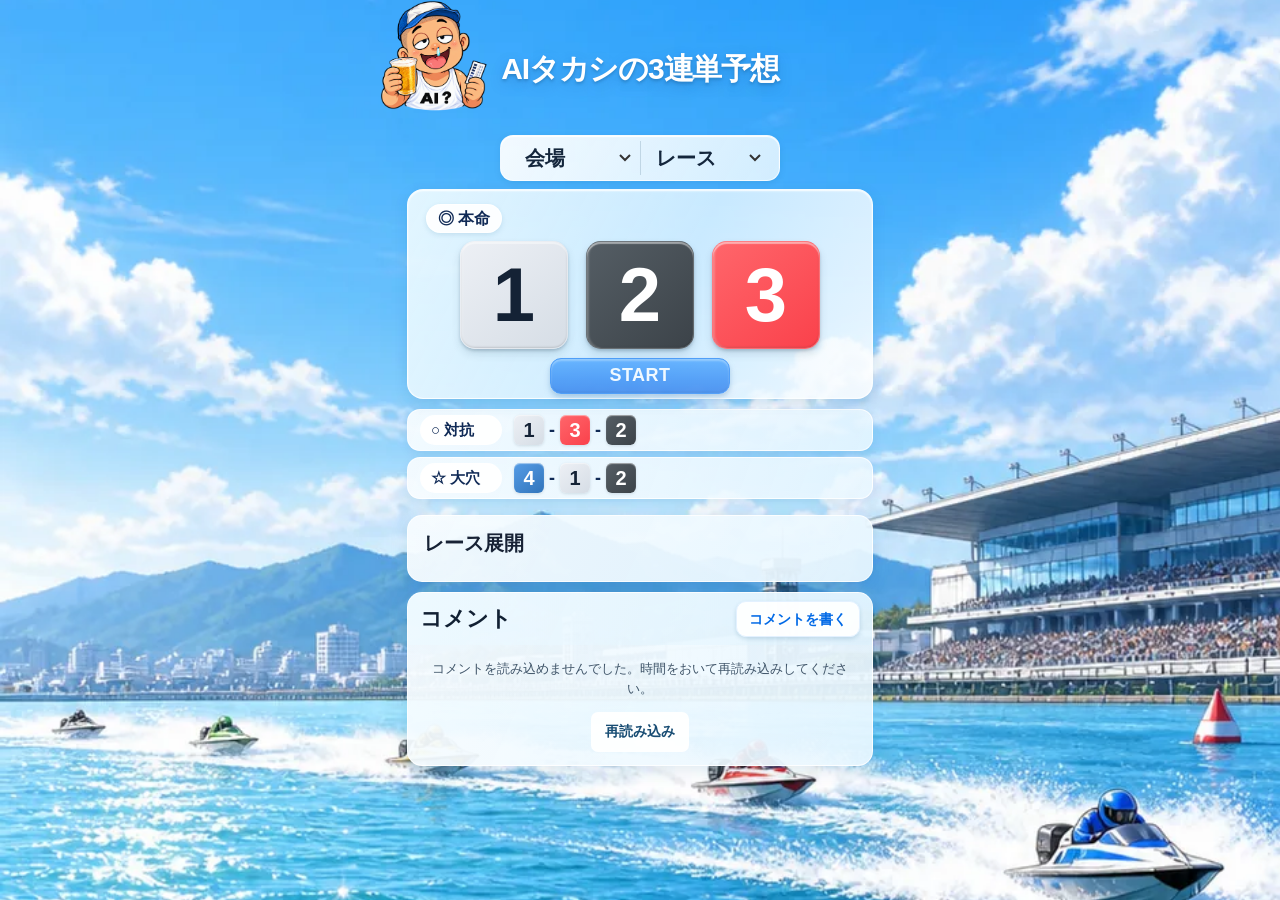
==== commit 060e6c36: "feat(ai): define main counter and big longshot picks" ====
--- a/index.html
+++ b/index.html
@@ -70,7 +70,7 @@
         <button id="start-btn">START</button>
         <p id="prediction-status" class="prediction-status" role="status" aria-live="polite"></p>
     </div>
-    <div class="secondary-predictions" aria-label="対抗と穴の予想">
+    <div class="secondary-predictions" aria-label="対抗と大穴の予想">
         <div class="prediction-row">
             <span class="prediction-label">○ 対抗</span>
             <span class="prediction-combination" data-prediction="counter" aria-label="対抗予想">
@@ -78,8 +78,8 @@
             </span>
         </div>
         <div class="prediction-row">
-            <span class="prediction-label">▲ 穴</span>
-            <span class="prediction-combination" data-prediction="longshot" aria-label="穴予想">
+            <span class="prediction-label">☆ 大穴</span>
+            <span class="prediction-combination" data-prediction="longshot" aria-label="大穴予想">
                 <span class="prediction-boat bg-4">4</span><span class="prediction-separator">-</span><span class="prediction-boat bg-1">1</span><span class="prediction-separator">-</span><span class="prediction-boat bg-2">2</span>
             </span>
         </div>
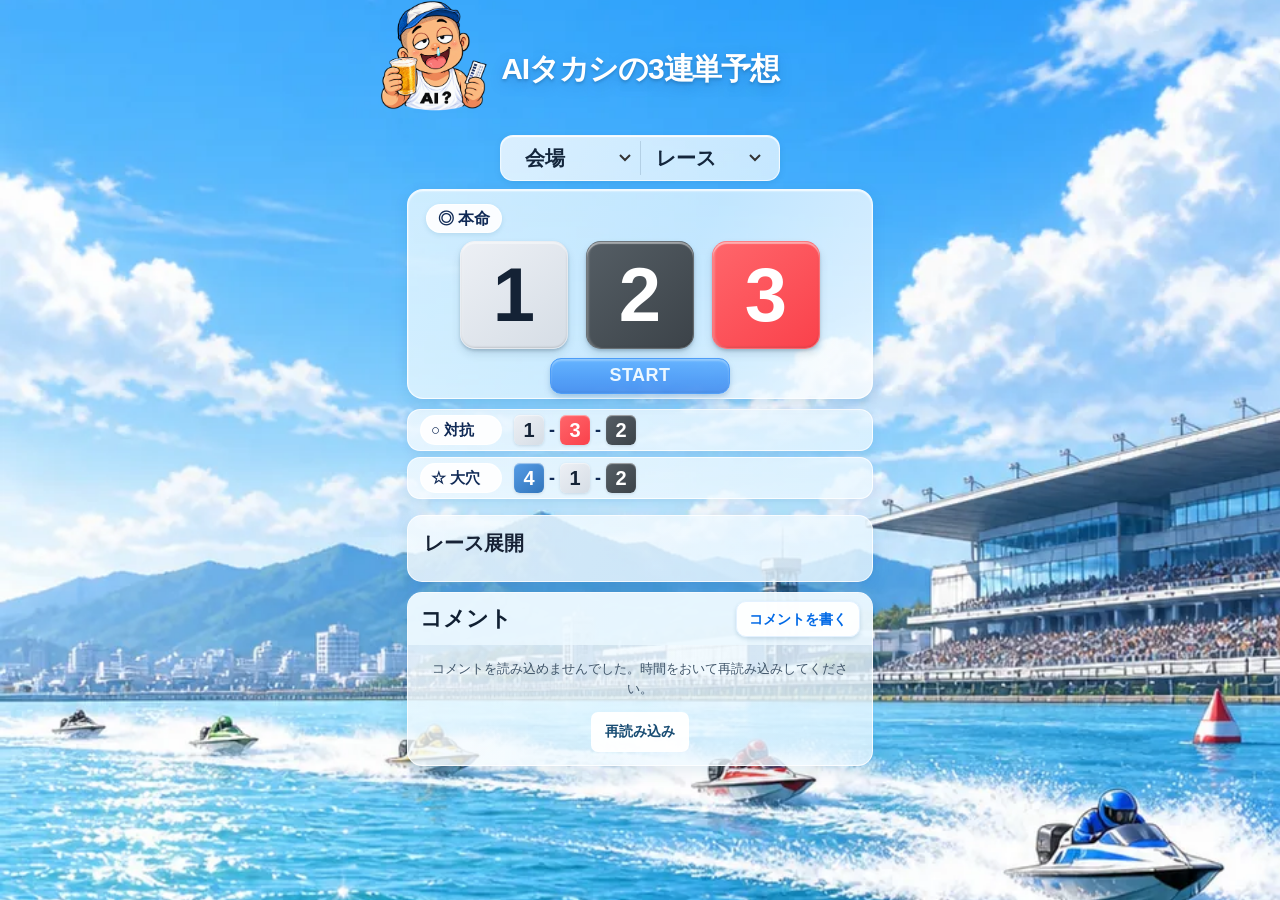
==== commit ce83526f: "style: unify UI panel transparency" ====
--- a/index.html
+++ b/index.html
@@ -4,8 +4,8 @@
     <meta charset="UTF-8">
     <meta name="viewport" content="width=device-width, initial-scale=1.0">
     <title>AIタカシの3連単予想</title>
-    <link rel="stylesheet" href="style.css?ui=bg-v2-fixed">
-    <link rel="stylesheet" href="ui-reference.css?ui=v0.1.22-readable-text2">
+    <link rel="stylesheet" href="style.css?ui=panel-alpha-80-20261002">
+    <link rel="stylesheet" href="ui-reference.css?ui=panel-alpha-80-20261002">
 </head>
 <body class="reference-ui">
     <main class="site-stack" id="site-content">
--- a/style.css
+++ b/style.css
@@ -24,7 +24,7 @@
 .container {
   max-width: 640px;
   width: 100%;
-  background-color: rgba(255, 255, 255, 0.88);
+  background-color: rgba(255, 255, 255, 0.8);
   padding: clamp(12px, 3vw, 20px);
   border-radius: 12px;
 }
--- a/ui-reference.css
+++ b/ui-reference.css
@@ -40,7 +40,7 @@
   width: 64%; min-width: 220px; max-width: 280px;
   margin: 0 auto 8px; gap: 0; padding: 5px 9px;
   border: 1px solid #ffffffb3; border-radius: 13px;
-  background: linear-gradient(120deg, #ffffffee, #e6f6ffe0);
+  background: linear-gradient(120deg, rgba(255,255,255,.8), rgba(230,246,255,.8));
   box-shadow: inset 0 1px 1px #fff, 0 2px 6px #155d9020;
 }
 .reference-ui .selectors select {
@@ -71,7 +71,7 @@
   position: relative; width: 100%; max-width: none;
   border-radius: 16px; padding: 16px 18px 4px;
   border: 1px solid #ffffffcc;
-  background: linear-gradient(118deg, #edfaffed 0%, #dff3ffd9 55%, #ffffffd9 100%);
+  background: linear-gradient(118deg, rgba(237,250,255,.8) 0%, rgba(223,243,255,.8) 55%, rgba(255,255,255,.8) 100%);
   box-shadow: inset 0 1px 2px #fff, 0 4px 14px #1e609224;
 }
 .reference-ui .favorite-label {
@@ -138,7 +138,7 @@
   padding: 5px 12px;
   border: 1px solid #ffffffcc;
   border-radius: 13px;
-  background: linear-gradient(110deg, #f7fcfff0, #e9f7ffe0);
+  background: linear-gradient(110deg, rgba(247,252,255,.8), rgba(233,247,255,.8));
   box-shadow: 0 3px 10px #1c618f1a;
 }
 .reference-ui .prediction-label {
@@ -183,7 +183,7 @@
   padding: 14px 16px 16px;
   border: 1px solid #ffffffcc;
   border-radius: 15px;
-  background: linear-gradient(115deg, #f7fcfff2, #e9f7ffed);
+  background: linear-gradient(115deg, rgba(247,252,255,.8), rgba(233,247,255,.8));
   box-shadow: 0 4px 18px #1c618f22;
   color: #172235;
 }
@@ -204,11 +204,11 @@
 .reference-ui .comments-section {
   width: calc(100% - var(--panel-inline-inset) - var(--panel-inline-inset));
   margin-inline: var(--panel-inline-inset);
-  background: linear-gradient(115deg, #f7fcfff2, #e9f7ffed);
+  background: linear-gradient(115deg, rgba(247,252,255,.8), rgba(233,247,255,.8));
   border: 1px solid #ffffffcc; border-radius: 15px; overflow: hidden;
   box-shadow: 0 4px 18px #1c618f22;
 }
-.reference-ui .comment-heading { width: 100%; margin: 0; padding: 8px 12px; gap: 8px; background: linear-gradient(110deg, #edf9ffbb, #d8f1ff66); }
+.reference-ui .comment-heading { width: 100%; margin: 0; padding: 8px 12px; gap: 8px; background: rgba(237,249,255,.8); }
 .reference-ui .comment-title { background: none; padding: 0; border-radius: 0; margin: 0; color: #112033; font-size: 22px; font-weight: 800; line-height: 1.4; }
 .reference-ui .comment-open { border-radius: 10px; min-height: 36px; font-size: 14px; padding: 8px 12px; color: #0069e6; border: 1px solid #e3f1ff; box-shadow: 0 2px 4px #2a689033; line-height: 1.3; background: #ffffffed; white-space: nowrap; }
 .reference-ui .comments-list { gap: 0; margin: 0; display: block; }
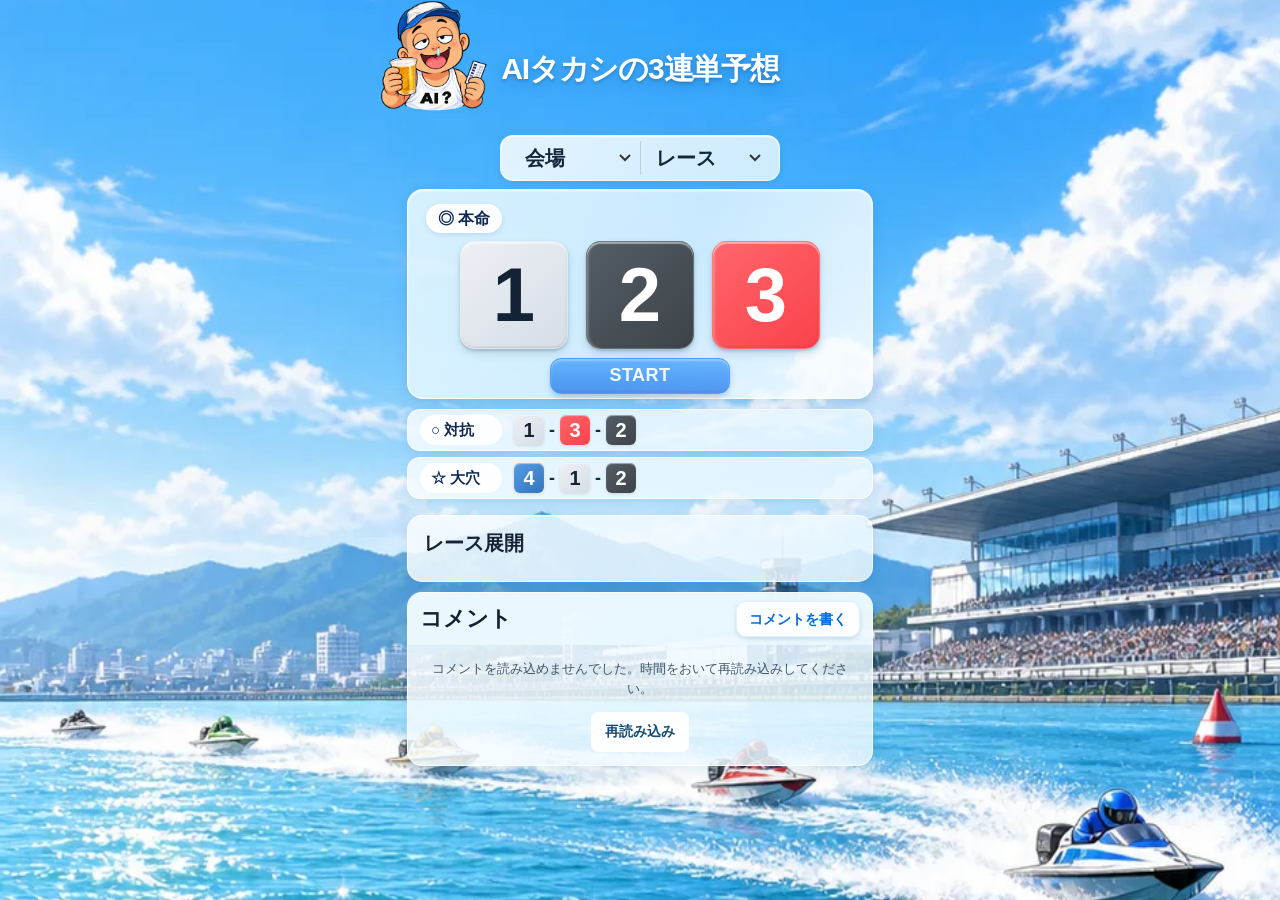
==== commit bb637c9b: "style: reduce panel transparency to fifteen percent" ====
--- a/index.html
+++ b/index.html
@@ -4,8 +4,8 @@
     <meta charset="UTF-8">
     <meta name="viewport" content="width=device-width, initial-scale=1.0">
     <title>AIタカシの3連単予想</title>
-    <link rel="stylesheet" href="style.css?ui=panel-alpha-80-20261002">
-    <link rel="stylesheet" href="ui-reference.css?ui=panel-alpha-80-20261002">
+    <link rel="stylesheet" href="style.css?ui=panel-alpha-85-20261002">
+    <link rel="stylesheet" href="ui-reference.css?ui=panel-alpha-85-mobile-600-20261002">
 </head>
 <body class="reference-ui">
     <main class="site-stack" id="site-content">
--- a/style.css
+++ b/style.css
@@ -24,7 +24,7 @@
 .container {
   max-width: 640px;
   width: 100%;
-  background-color: rgba(255, 255, 255, 0.8);
+  background-color: rgba(255, 255, 255, 0.85);
   padding: clamp(12px, 3vw, 20px);
   border-radius: 12px;
 }
--- a/ui-reference.css
+++ b/ui-reference.css
@@ -40,7 +40,7 @@
   width: 64%; min-width: 220px; max-width: 280px;
   margin: 0 auto 8px; gap: 0; padding: 5px 9px;
   border: 1px solid #ffffffb3; border-radius: 13px;
-  background: linear-gradient(120deg, rgba(255,255,255,.8), rgba(230,246,255,.8));
+  background: linear-gradient(120deg, rgba(255,255,255,.85), rgba(230,246,255,.85));
   box-shadow: inset 0 1px 1px #fff, 0 2px 6px #155d9020;
 }
 .reference-ui .selectors select {
@@ -71,7 +71,7 @@
   position: relative; width: 100%; max-width: none;
   border-radius: 16px; padding: 16px 18px 4px;
   border: 1px solid #ffffffcc;
-  background: linear-gradient(118deg, rgba(237,250,255,.8) 0%, rgba(223,243,255,.8) 55%, rgba(255,255,255,.8) 100%);
+  background: linear-gradient(118deg, rgba(237,250,255,.85) 0%, rgba(223,243,255,.85) 55%, rgba(255,255,255,.85) 100%);
   box-shadow: inset 0 1px 2px #fff, 0 4px 14px #1e609224;
 }
 .reference-ui .favorite-label {
@@ -138,7 +138,7 @@
   padding: 5px 12px;
   border: 1px solid #ffffffcc;
   border-radius: 13px;
-  background: linear-gradient(110deg, rgba(247,252,255,.8), rgba(233,247,255,.8));
+  background: linear-gradient(110deg, rgba(247,252,255,.85), rgba(233,247,255,.85));
   box-shadow: 0 3px 10px #1c618f1a;
 }
 .reference-ui .prediction-label {
@@ -183,7 +183,7 @@
   padding: 14px 16px 16px;
   border: 1px solid #ffffffcc;
   border-radius: 15px;
-  background: linear-gradient(115deg, rgba(247,252,255,.8), rgba(233,247,255,.8));
+  background: linear-gradient(115deg, rgba(247,252,255,.85), rgba(233,247,255,.85));
   box-shadow: 0 4px 18px #1c618f22;
   color: #172235;
 }
@@ -198,17 +198,18 @@
   font-size: 16px;
   font-weight: 500;
   line-height: 1.6;
+  color: #111111;
   white-space: pre-line;
   overflow-wrap: anywhere;
 }
 .reference-ui .comments-section {
   width: calc(100% - var(--panel-inline-inset) - var(--panel-inline-inset));
   margin-inline: var(--panel-inline-inset);
-  background: linear-gradient(115deg, rgba(247,252,255,.8), rgba(233,247,255,.8));
+  background: linear-gradient(115deg, rgba(247,252,255,.85), rgba(233,247,255,.85));
   border: 1px solid #ffffffcc; border-radius: 15px; overflow: hidden;
   box-shadow: 0 4px 18px #1c618f22;
 }
-.reference-ui .comment-heading { width: 100%; margin: 0; padding: 8px 12px; gap: 8px; background: rgba(237,249,255,.8); }
+.reference-ui .comment-heading { width: 100%; margin: 0; padding: 8px 12px; gap: 8px; background: rgba(237,249,255,.85); }
 .reference-ui .comment-title { background: none; padding: 0; border-radius: 0; margin: 0; color: #112033; font-size: 22px; font-weight: 800; line-height: 1.4; }
 .reference-ui .comment-open { border-radius: 10px; min-height: 36px; font-size: 14px; padding: 8px 12px; color: #0069e6; border: 1px solid #e3f1ff; box-shadow: 0 2px 4px #2a689033; line-height: 1.3; background: #ffffffed; white-space: nowrap; }
 .reference-ui .comments-list { gap: 0; margin: 0; display: block; }
@@ -220,14 +221,14 @@
 .reference-ui .comment-author-line { display: flex; align-items: baseline; flex-wrap: wrap; gap: 6px 10px; min-height: 28px; }
 .reference-ui .comment-author { font-weight: 800; color: #12243b; overflow-wrap: anywhere; }
 .reference-ui .comment-time { font-size: 12px; font-weight: 600; color: #8192a9; }
-.reference-ui .comment-text { margin: 0; font-size: 16px; font-weight: 500; line-height: 1.6; color: #172235; white-space: pre-wrap; overflow-wrap: anywhere; }
+.reference-ui .comment-text { margin: 0; font-size: 16px; font-weight: 500; line-height: 1.6; color: #111111; white-space: pre-wrap; overflow-wrap: anywhere; }
 .reference-ui .reply { display: grid; grid-template-columns: 40px minmax(0, 1fr); gap: 5px 10px; padding: 0; border: 0; align-items: start; }
 .reference-ui .reply-avatar-button { display: block; width: 40px; height: 40px; padding: 0; border: 0; border-radius: 50%; background: transparent; cursor: pointer; grid-row: 1; }
 .reference-ui .reply-avatar { display: block; width: 40px; height: 40px; border-radius: 50%; object-fit: cover; }
 .reference-ui .reply-avatar-button:focus-visible { outline: 2px solid #0069ef; outline-offset: 3px; }
 .reference-ui .reply-content { min-width: 0; }
 .reference-ui .reply-label { width: fit-content; border-radius: 5px; padding: 3px 8px; background: #d5eaff; color: #0675ed; font-weight: 700; font-size: 12px; line-height: 1.5; white-space: nowrap; }
-.reference-ui .reply-text { font-size: 16px; font-weight: 500; color: #172235; line-height: 1.6; margin: 0; white-space: pre-line; overflow-wrap: anywhere; }
+.reference-ui .reply-text { font-size: 16px; font-weight: 500; color: #111111; line-height: 1.6; margin: 0; white-space: pre-line; overflow-wrap: anywhere; }
 .reference-ui .tip-link { display: inline-flex; margin-top: 3px; font-size: 12px; }
 .reference-ui .comments-loading, .reference-ui .comments-load-status, .reference-ui .comments-empty { color: #41566a; text-shadow: none; padding-inline: 12px; }
 .reference-ui .comments-retry { display: block; width: auto; margin: 12px auto; }
@@ -299,3 +300,8 @@
   font-size: 18px;
   border-radius: 11px;
 }
+@media (max-width: 430px) {
+  .reference-ui .race-development p,
+  .reference-ui .comment-text,
+  .reference-ui .reply-text { color: #000000; font-weight: 600; }
+}
